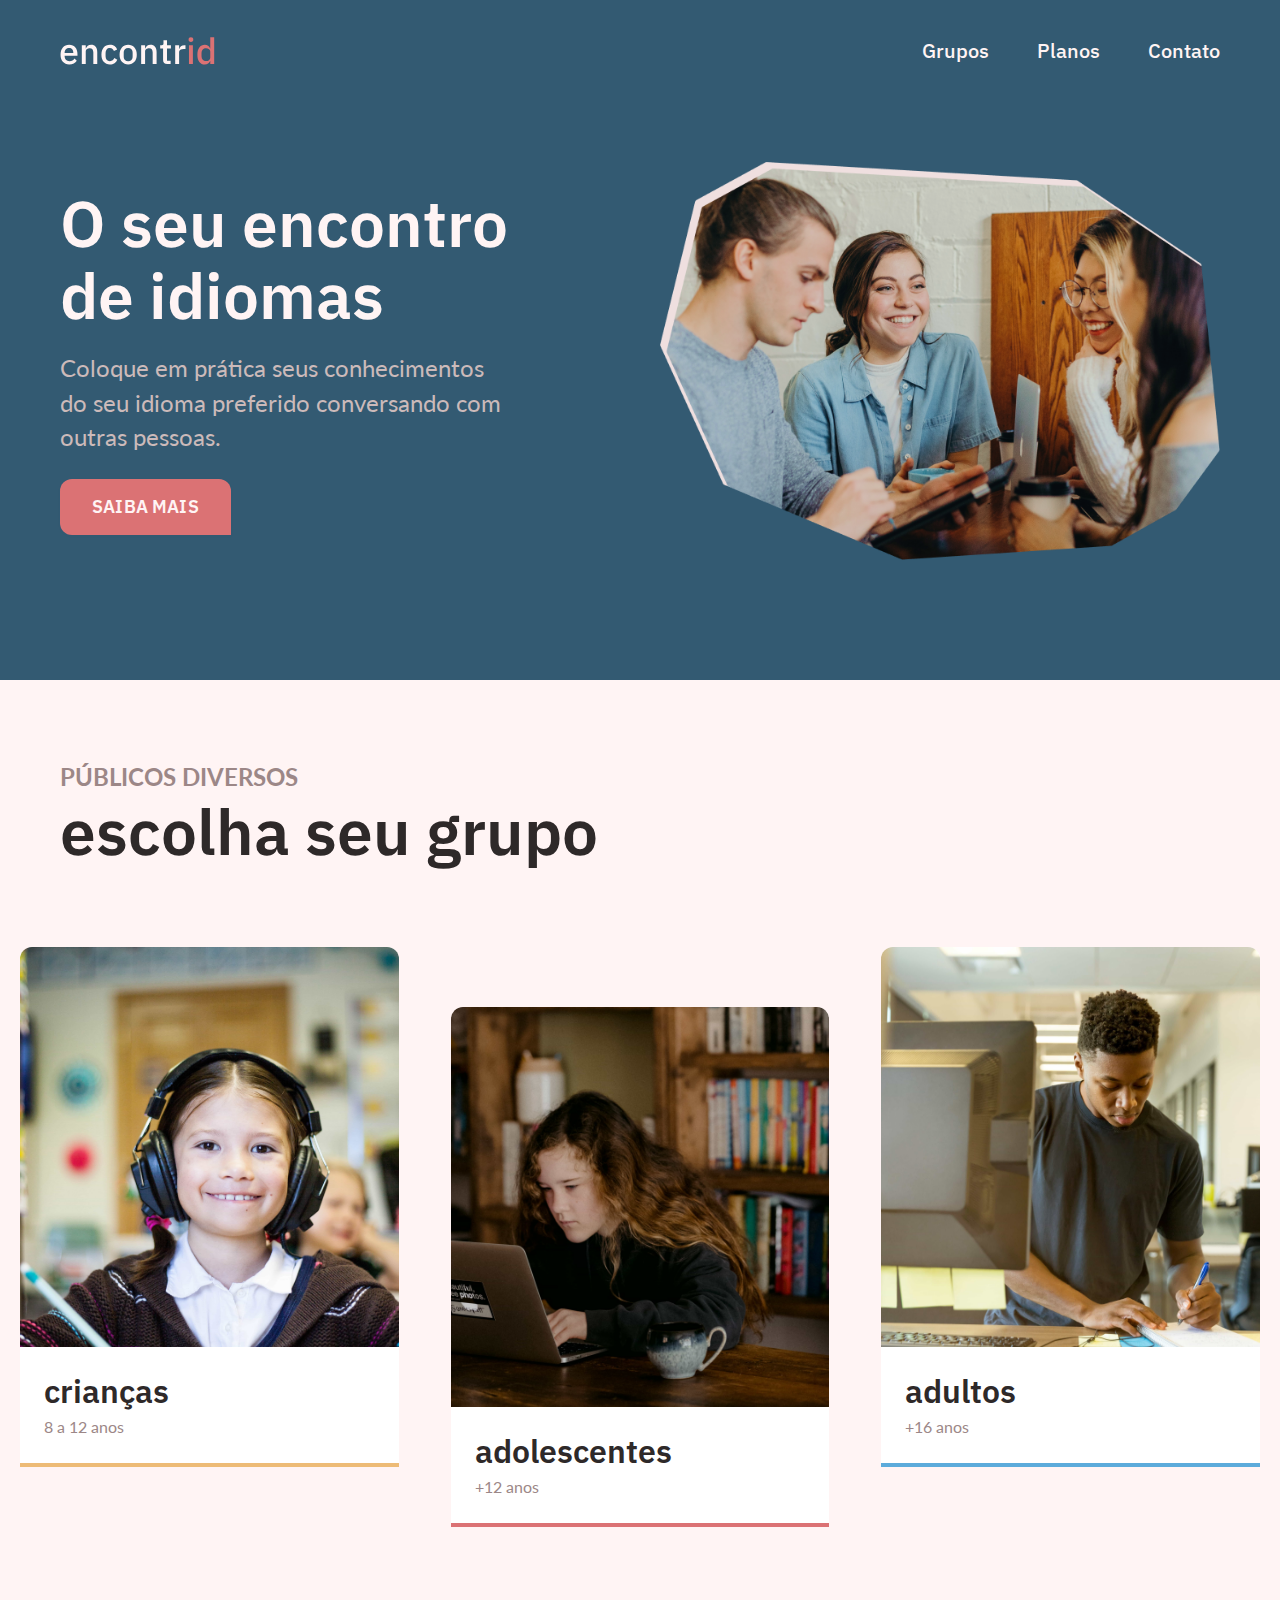
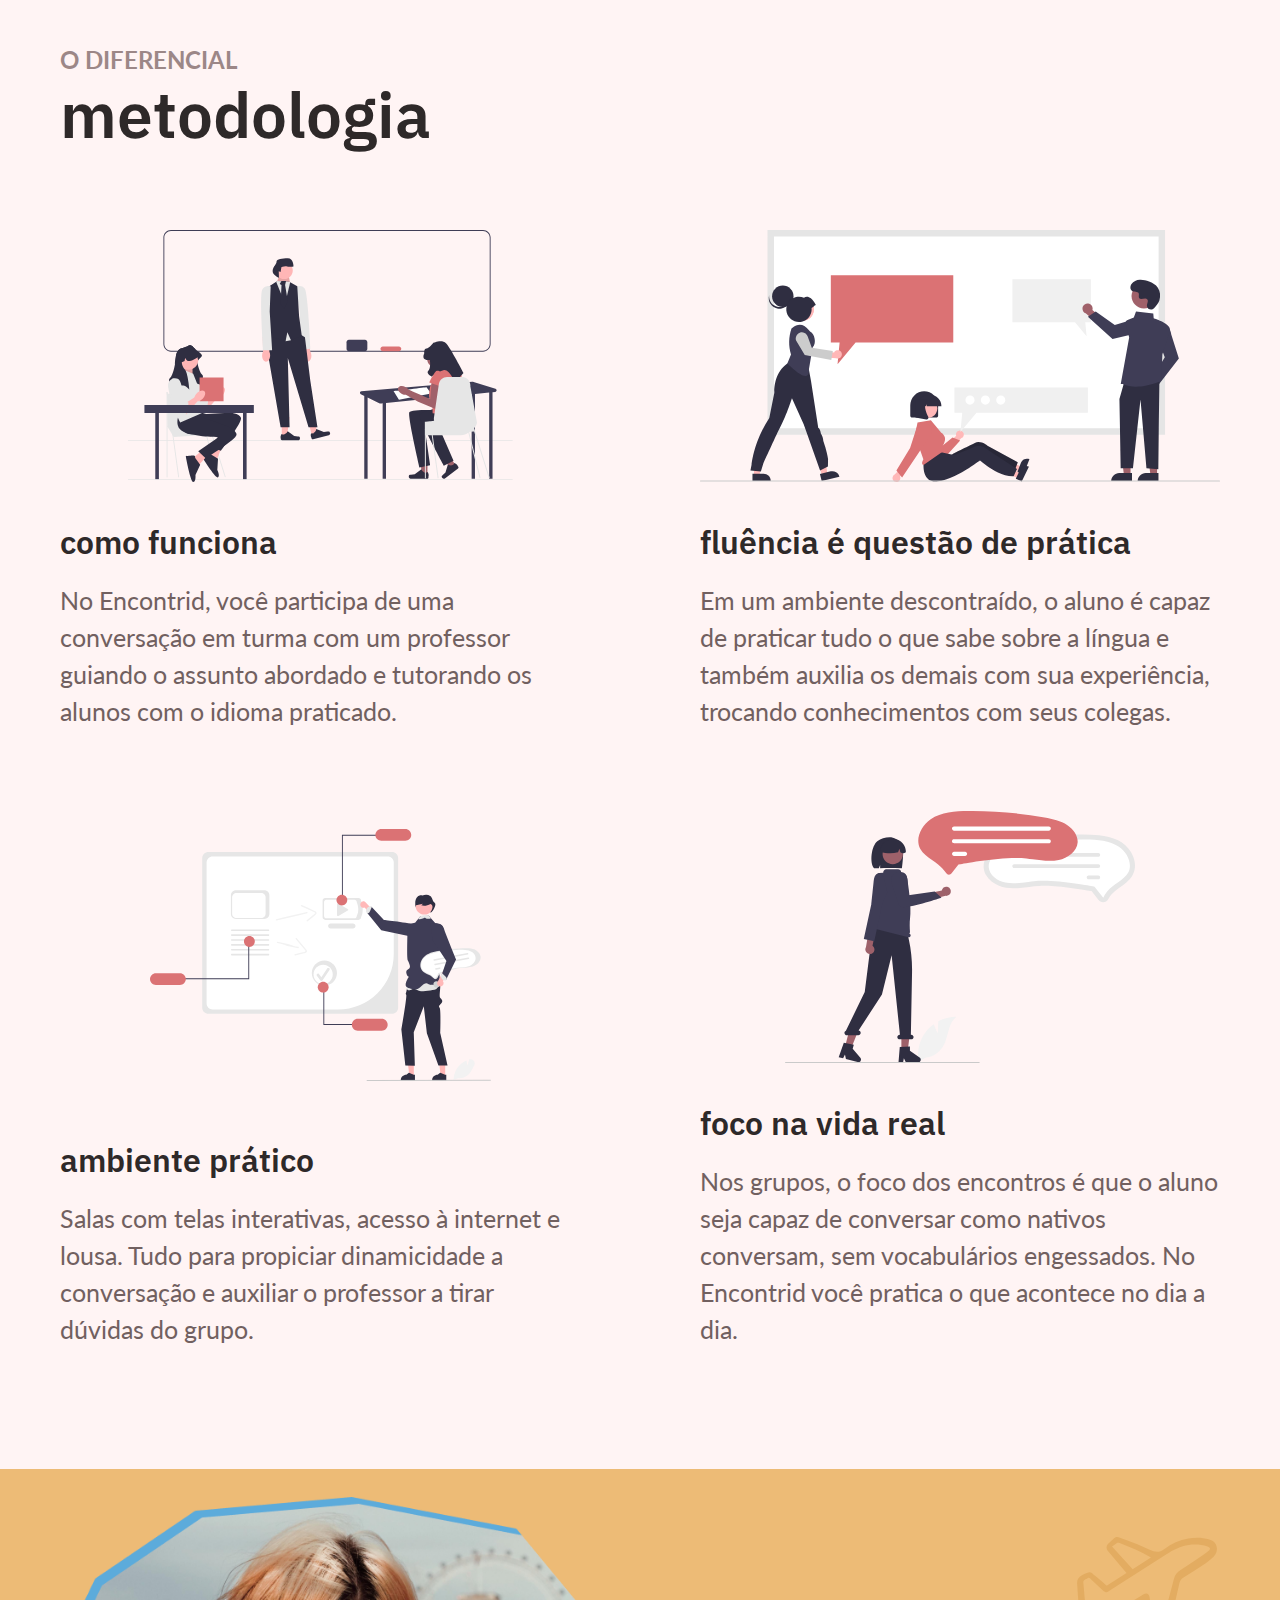
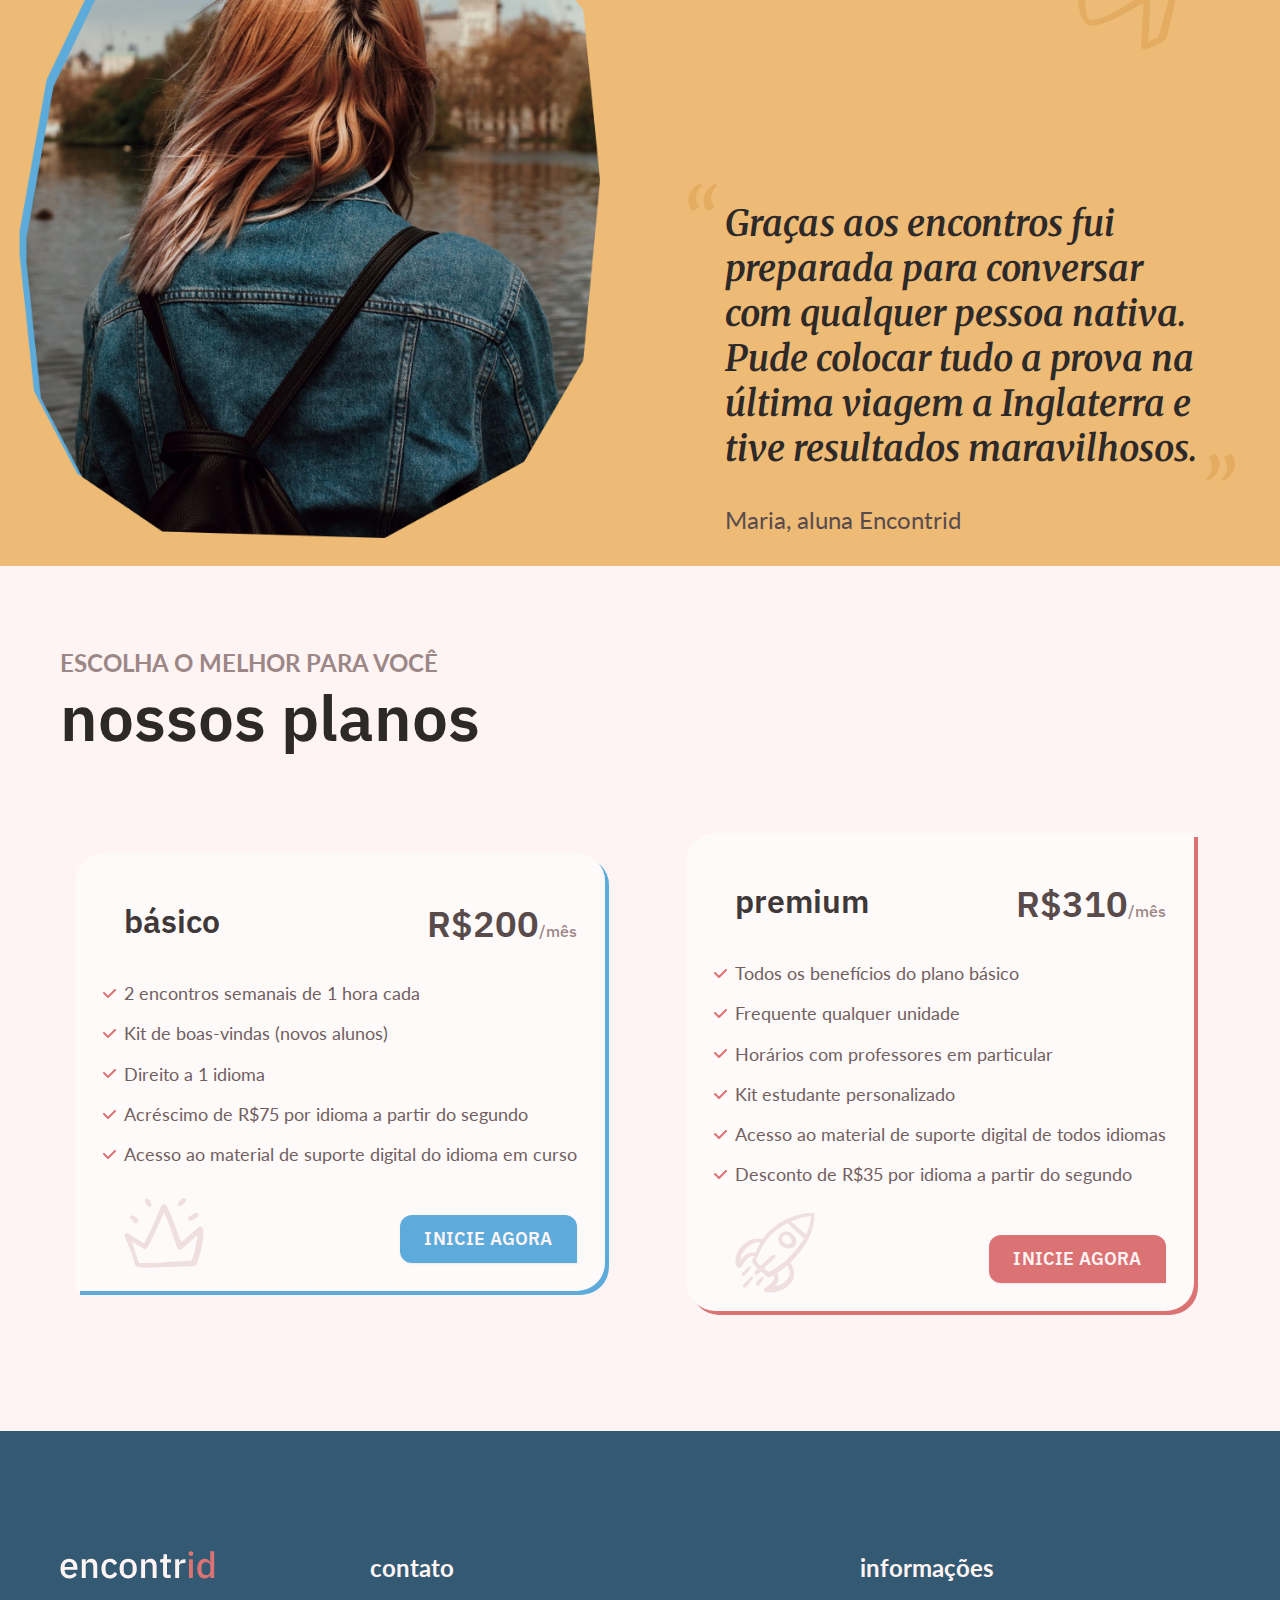
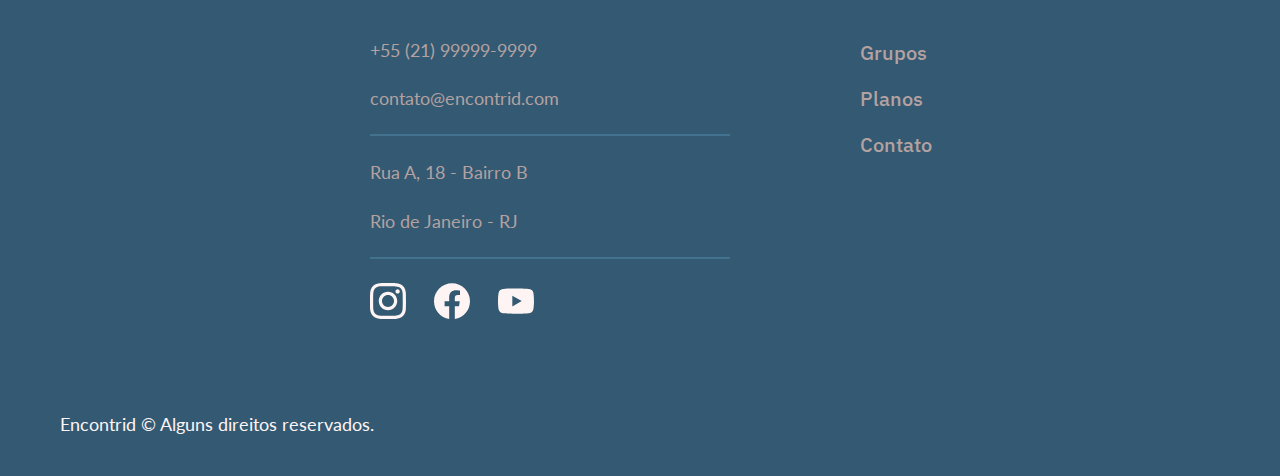
==== index.html @ 76d6f61c "margin adjustments and initial of plans page" ====
<!DOCTYPE html>
<html lang="pt-br">
    <head>
        <meta charset="UTF-8">
        <meta name="viewport" content="width=device-width, initial-scale=1.0">
        <title>Encontrid - Seu encontro de idiomas</title>
        <meta name="description" content="Coloque em prática seus conhecimentos do seu idioma preferido conversando com outras pessoas.">
        <link rel="stylesheet" href="./css/style.css">
    
        <link rel="preconnect" href="https://fonts.googleapis.com">
        <link rel="preconnect" href="https://fonts.gstatic.com" crossorigin>
        <link href="https://fonts.googleapis.com/css2?family=IBM+Plex+Sans:wght@500;600&family=Lato:wght@400;700&family=Merriweather:ital,wght@1,300&display=swap" rel="stylesheet">
    </head>
    <body>
        <header class="header-bg">
            <div class="header container">
                <a href="./">
                    <img src="./assets/img/encontrid.svg" alt="Encontrid">
                </a>
                <input id="header-menu-toggle" type="checkbox"/>
                <label class="header-menu-button-container" for="header-menu-toggle">
                    <div class="header-menu-button"></div>
                </label>
                <nav aria-label="primary">
                    <ul class="header-menu color-2 font-1-m">
                        <li><a href="./groups.html">Grupos</a></li>
                        <li><a href="./plans.html">Planos</a></li>
                        <li><a href="./contact.html">Contato</a></li>
                    </ul>
                </nav>
            </div>
        </header>
        <main class="intro-bg color-2">
            <div class="intro container">
                <div class="intro-content">
                    <h1 class="font-1-xxl">O seu encontro de idiomas</h1>
                    <p class="color-4 font-2-m">Coloque em prática seus conhecimentos do seu idioma preferido conversando com outras pessoas.</p>
                    <a class="button big" href="./groups.html">Saiba mais</a>
                </div>
                <div>
                    <img src="./assets/img/intro.png" alt="Pessoas interagindo">
                </div>
            </div>
        </main>
        <article class="groups-list">
            <div class="groups-list-title container">
                <p class="font-2-m-b color-6 all-caps">públicos diversos</p>
                <h2 class="font-1-xxl color-10">escolha seu grupo</h2>
            </div>
            <ul>
                <li>
                    <a href="./">
                        <div>
                            <img src="./assets/img/kid-home.jpg" alt="Criança">
                        </div>
                        <h3 class="font-1-l color-10">crianças</h3>
                        <span class="font-2-xs color-6">8 a 12 anos</span>
                    </a>
                </li>
                <li>
                    <a href="./">
                        <div>
                            <img src="./assets/img/teen-home.jpg" alt="Adolescente">
                        </div>
                        <h3 class="font-1-l color-10">adolescentes</h3>
                        <span class="font-2-xs color-6">+12 anos</span>
                    </a>
                </li>
                <li>
                    <a href="./">
                        <div>
                            <img src="./assets/img/adult-home.jpg" alt="Adulto">
                        </div>
                        <h3 class="font-1-l color-10">adultos</h3>
                        <span class="font-2-xs color-6">+16 anos</span>
                    </a>
                </li>
            </ul>
        </article>
        <article class="methodology container">
            <div class="methodology-title">
                <p class="font-2-m-b color-6 all-caps">o diferencial</p>
                <h2 class="font-1-xxl color-10">metodologia</h2>
            </div>
            <ul>
                <li>
                    <div>
                        <img src="./assets/img/methodology01.svg" alt="">
                    </div>
                    <h3 class="font-1-l color-10">como funciona</h3>
                    <p class="font-2-l color-7">No Encontrid, você participa de uma conversação em turma com um professor guiando o assunto abordado e tutorando os alunos com o idioma praticado.</p>
                </li>
                <li>
                    <div>
                        <img src="./assets/img/methodology02.svg" alt="">
                    </div>
                    <h3 class="font-1-l color-10">fluência é questão de prática</h3>
                    <p class="font-2-l color-7">Em um ambiente descontraído, o aluno é capaz de praticar tudo o que sabe sobre a língua e também auxilia os demais com sua experiência, trocando conhecimentos com seus colegas.</p>
                </li>
                <li>
                    <div>
                        <img src="./assets/img/methodology03.svg" alt="">
                    </div>
                    <h3 class="font-1-l color-10">ambiente prático</h3>
                    <p class="font-2-l color-7">Salas com telas interativas, acesso à internet e lousa. Tudo para propiciar dinamicidade a conversação e auxiliar o professor a tirar dúvidas do grupo.</p>
                </li>
                <li>
                    <div>
                        <img src="./assets/img/methodology04.svg" alt="">
                    </div>
                    <h3 class="font-1-l color-10">foco na vida real</h3>
                    <p class="font-2-l color-7">Nos grupos, o foco dos encontros é que o aluno seja capaz de conversar como nativos conversam, sem vocabulários engessados. No Encontrid você pratica o que acontece no dia a dia.</p>
                </li>
            </ul>
        </article>
        <section class="testimony-bg" aria-label="Depoimento">
            <div class="testimony">
                <div class="testimony-img">
                    <img src="./assets/img/testimony.png" alt="Aluna em viagem">
                </div>
                <div class="testimony-content">
                    <blockquote class="font-1-xl color-10">
                        <p>Graças aos encontros fui preparada para conversar com qualquer pessoa nativa. Pude colocar tudo a prova na última viagem a Inglaterra e tive resultados maravilhosos.</p>
                    </blockquote>
                    <span class="font-2-m color-8">Maria, aluna Encontrid</span>
                </div>
            </div>
        </section>
        <article class="plans container">
            <span class="plans-title">
                <p class="font-2-m-b color-6 all-caps">escolha o melhor para você</p>
                <h2 class="font-1-xxl color-10">nossos planos</h2>
            </span>
            <div class="plans-item">
                <h3 class="font-1-l color-9">básico</h3>
                <span class="font-1-xl color-8">R$200<span class="font-1-s color-6">/mês</span></span>
                <ul class="font-2-s color-7">
                    <li>2 encontros semanais de 1 hora cada</li>
                    <li>Kit de boas-vindas (novos alunos)</li>
                    <li>Direito a 1 idioma</li>
                    <li>Acréscimo de R$75 por idioma a partir do segundo</li>
                    <li>Acesso ao material de suporte digital do idioma em curso</li>
                </ul>
                <a href="./" class="button secondary">inicie agora</a>
            </div>
            <div class="plans-item">
                <h3 class="font-1-l color-9">premium</h3>
                <span class="font-1-xl color-8">R$310<span class="font-1-s color-6">/mês</span></span>
                <ul class="font-2-s color-7">
                    <li>Todos os benefícios do plano básico</li>
                    <li>Frequente qualquer unidade</li>
                    <li>Horários com professores em particular</li>
                    <li>Kit estudante personalizado</li>
                    <li>Acesso ao material de suporte digital de todos idiomas</li>
                    <li>Desconto de R$35 por idioma a partir do segundo</li>
                </ul>
                <a href="./" class="button">inicie agora</a>
            </div>
        </article>
        <footer class="footer-bg">
            <div class="footer container">
                <img src="./assets/img/encontrid.svg" alt="Encontrid">
                <div class="footer-contact">
                    <h3 class="font-2-m-b color-2">contato</h3>
                    <ul class="font-2-s color-5">
                        <li><a href="tel:+5521999999999">+55 (21) 99999-9999</a></li>
                        <li><a href="mailto:contato@encontrid.com">contato@encontrid.com</a></li>
                        <li>Rua A, 18 - Bairro B</li>
                        <li>Rio de Janeiro - RJ</li>
                    </ul>
                    <ul class="footer-socials">
                        <li>
                            <a href="./"><img src="./assets/icons/instagram.svg" alt="Instagram"></a>
                        </li>
                        <li>
                            <a href="./"><img src="./assets/icons/facebook.svg" alt="Facebook"></a>
                        </li>
                        <li>
                            <a href="./"><img src="./assets/icons/youtube.svg" alt="Youtube"></a>
                        </li>
                    </ul>
                </div>
                <div class="footer-infos">
                    <h3 class="font-2-m-b color-2">informações</h3>
                    <nav>
                        <ul class="font-1-m color-5">
                            <li><a href="./groups.html">Grupos</a></li>
                            <li><a href="./plans.html">Planos</a></li>
                            <li><a href="./contact.html">Contato</a></li>
                        </ul>
                    </nav>
                </div>
                <p class="footer-copy font-2-s color-2">Encontrid © Alguns direitos reservados.</p>
            </div>
        </footer>
    </body>
</html>
---- css/style.css ----
@import "./global/global.css";
@import "./utils/typography.css";
@import "./utils/colors.css";

@import "./global/header.css";
@import "./global/footer.css";

/* Utils */
@import "./utils/components.css";

/* Home */
@import "./home/intro.css";
@import "./home/groups.css";
@import "./home/methodology.css";
@import "./home/testimony.css";

/* Groups */
@import "./groups/groups.css";

/* Plans */
@import "./plans/plans.css";
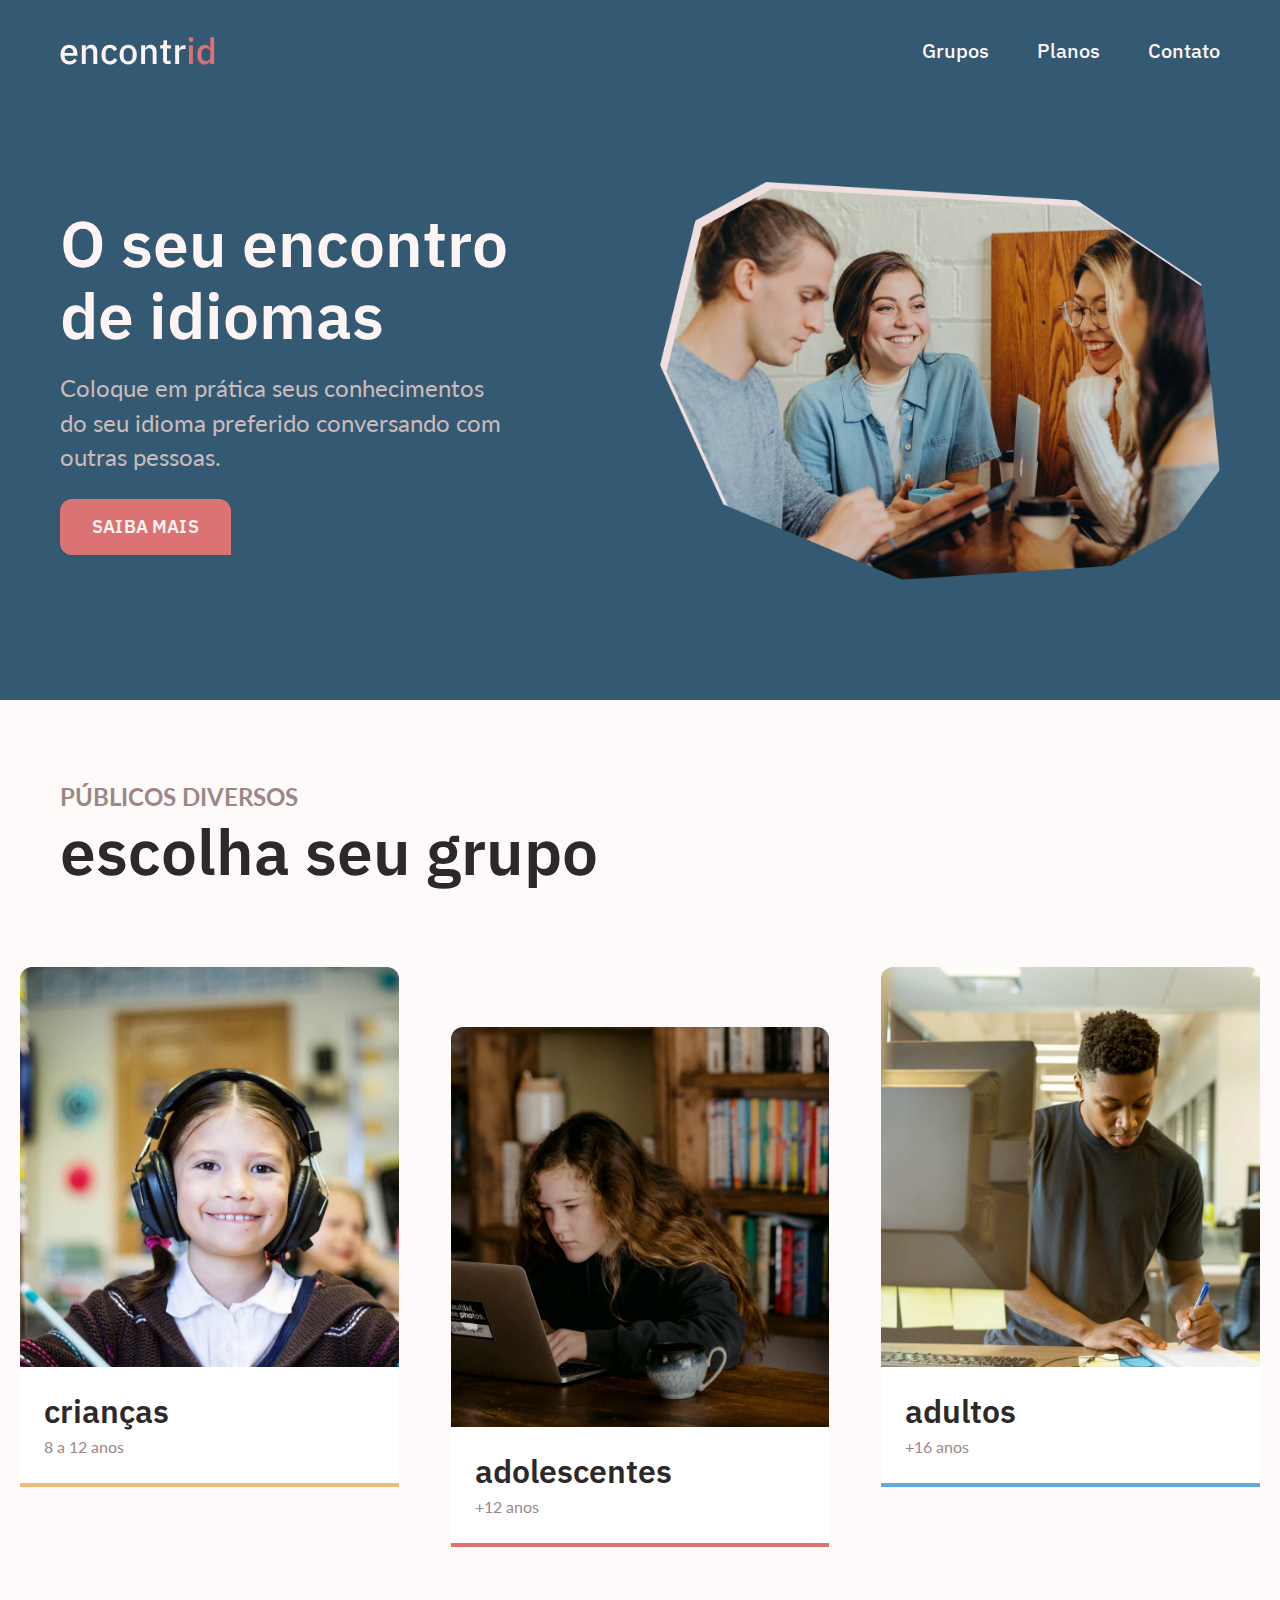
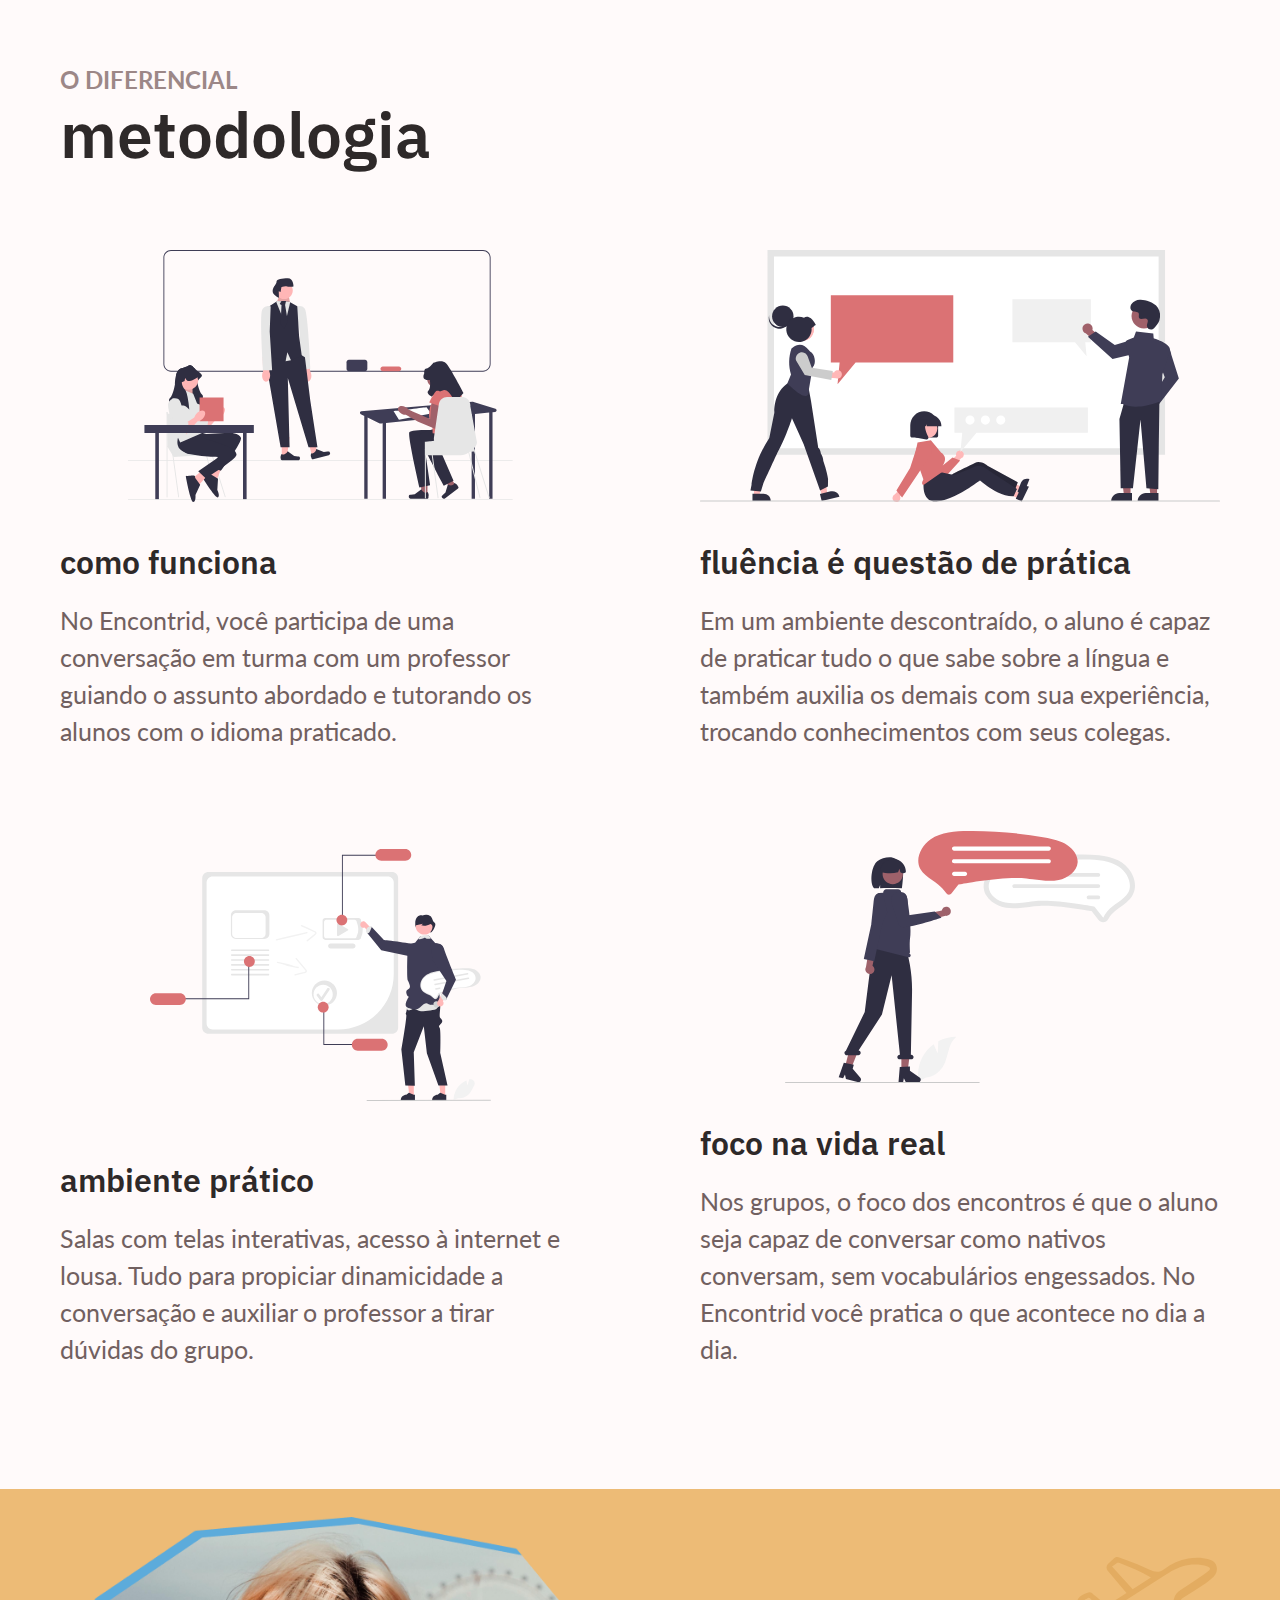
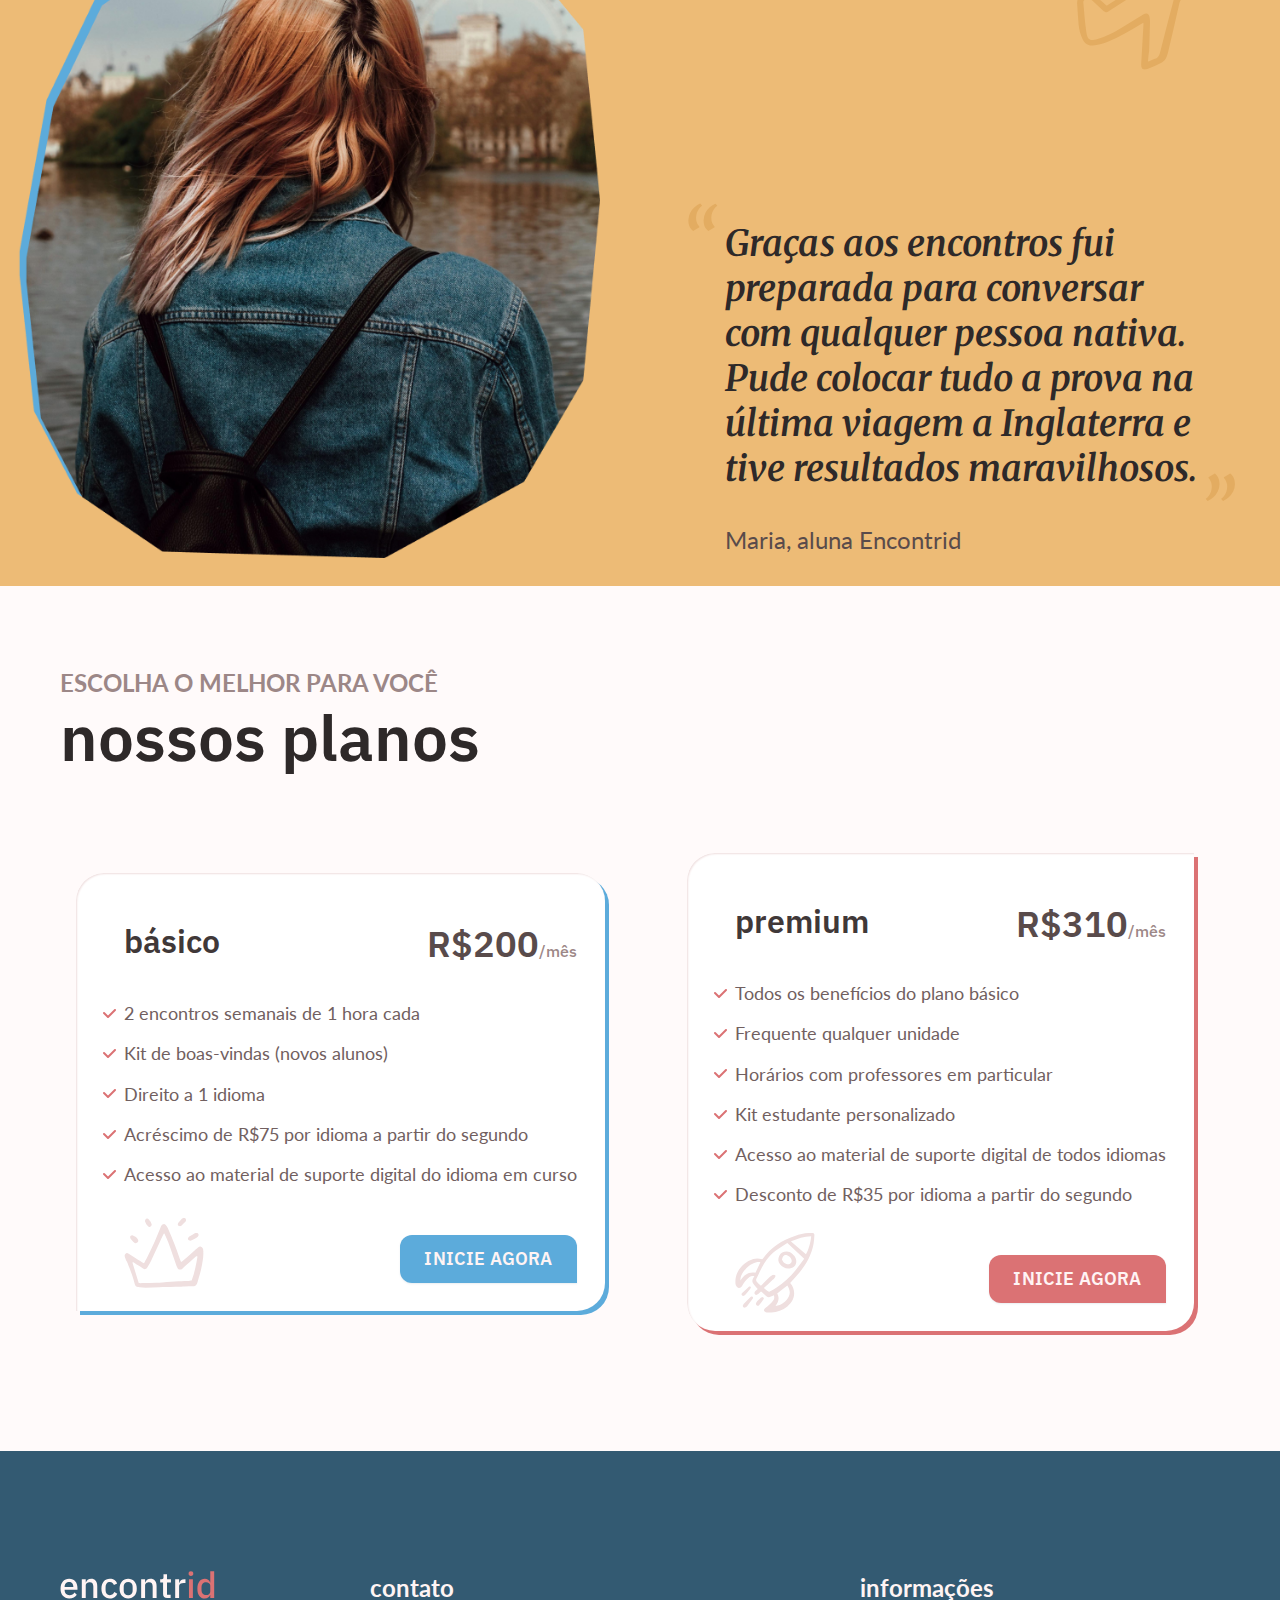
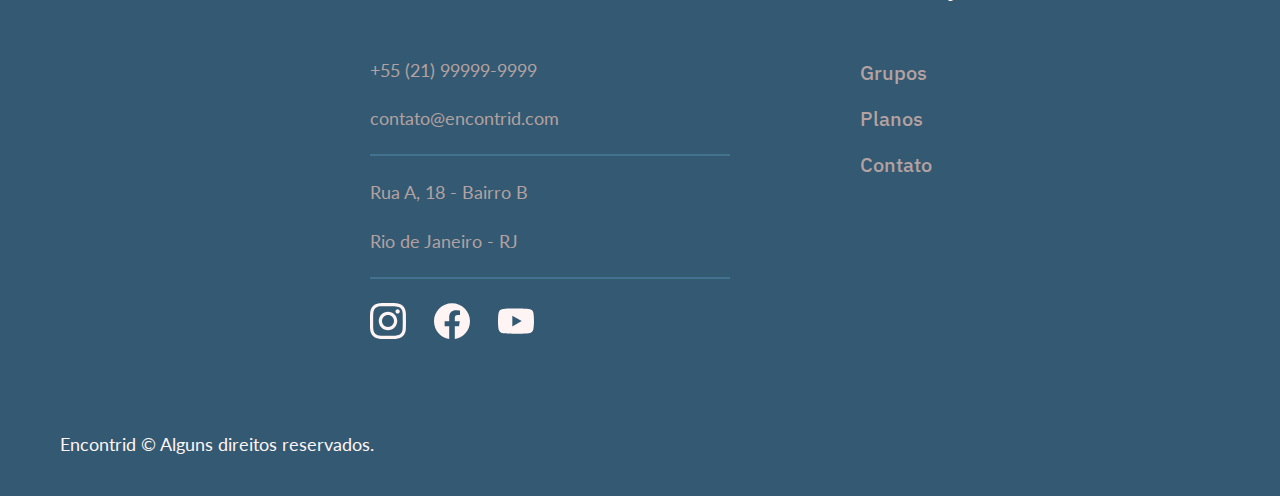
==== commit 0f16bd25: "plans page" ====
--- a/index.html
+++ b/index.html
@@ -31,7 +31,7 @@
             </div>
         </header>
         <main class="intro-bg color-2">
-            <div class="intro container">
+            <div class="intro container padding-top padding-bottom">
                 <div class="intro-content">
                     <h1 class="font-1-xxl">O seu encontro de idiomas</h1>
                     <p class="color-4 font-2-m">Coloque em prática seus conhecimentos do seu idioma preferido conversando com outras pessoas.</p>
@@ -42,7 +42,7 @@
                 </div>
             </div>
         </main>
-        <article class="groups-list">
+        <article class="groups-list padding-top padding-bottom">
             <div class="groups-list-title container">
                 <p class="font-2-m-b color-6 all-caps">públicos diversos</p>
                 <h2 class="font-1-xxl color-10">escolha seu grupo</h2>
@@ -77,7 +77,7 @@
                 </li>
             </ul>
         </article>
-        <article class="methodology container">
+        <article class="methodology container padding-bottom">
             <div class="methodology-title">
                 <p class="font-2-m-b color-6 all-caps">o diferencial</p>
                 <h2 class="font-1-xxl color-10">metodologia</h2>
@@ -126,7 +126,7 @@
                 </div>
             </div>
         </section>
-        <article class="plans container">
+        <article class="plans container padding-top padding-bottom">
             <span class="plans-title">
                 <p class="font-2-m-b color-6 all-caps">escolha o melhor para você</p>
                 <h2 class="font-1-xxl color-10">nossos planos</h2>
--- a/css/style.css
+++ b/css/style.css
@@ -10,12 +10,13 @@
 
 /* Home */
 @import "./home/intro.css";
-@import "./home/groups.css";
 @import "./home/methodology.css";
 @import "./home/testimony.css";
 
 /* Groups */
+@import "./groups/groups-list.css";
 @import "./groups/groups.css";
 
 /* Plans */
 @import "./plans/plans.css";
+@import "./plans/questions.css";
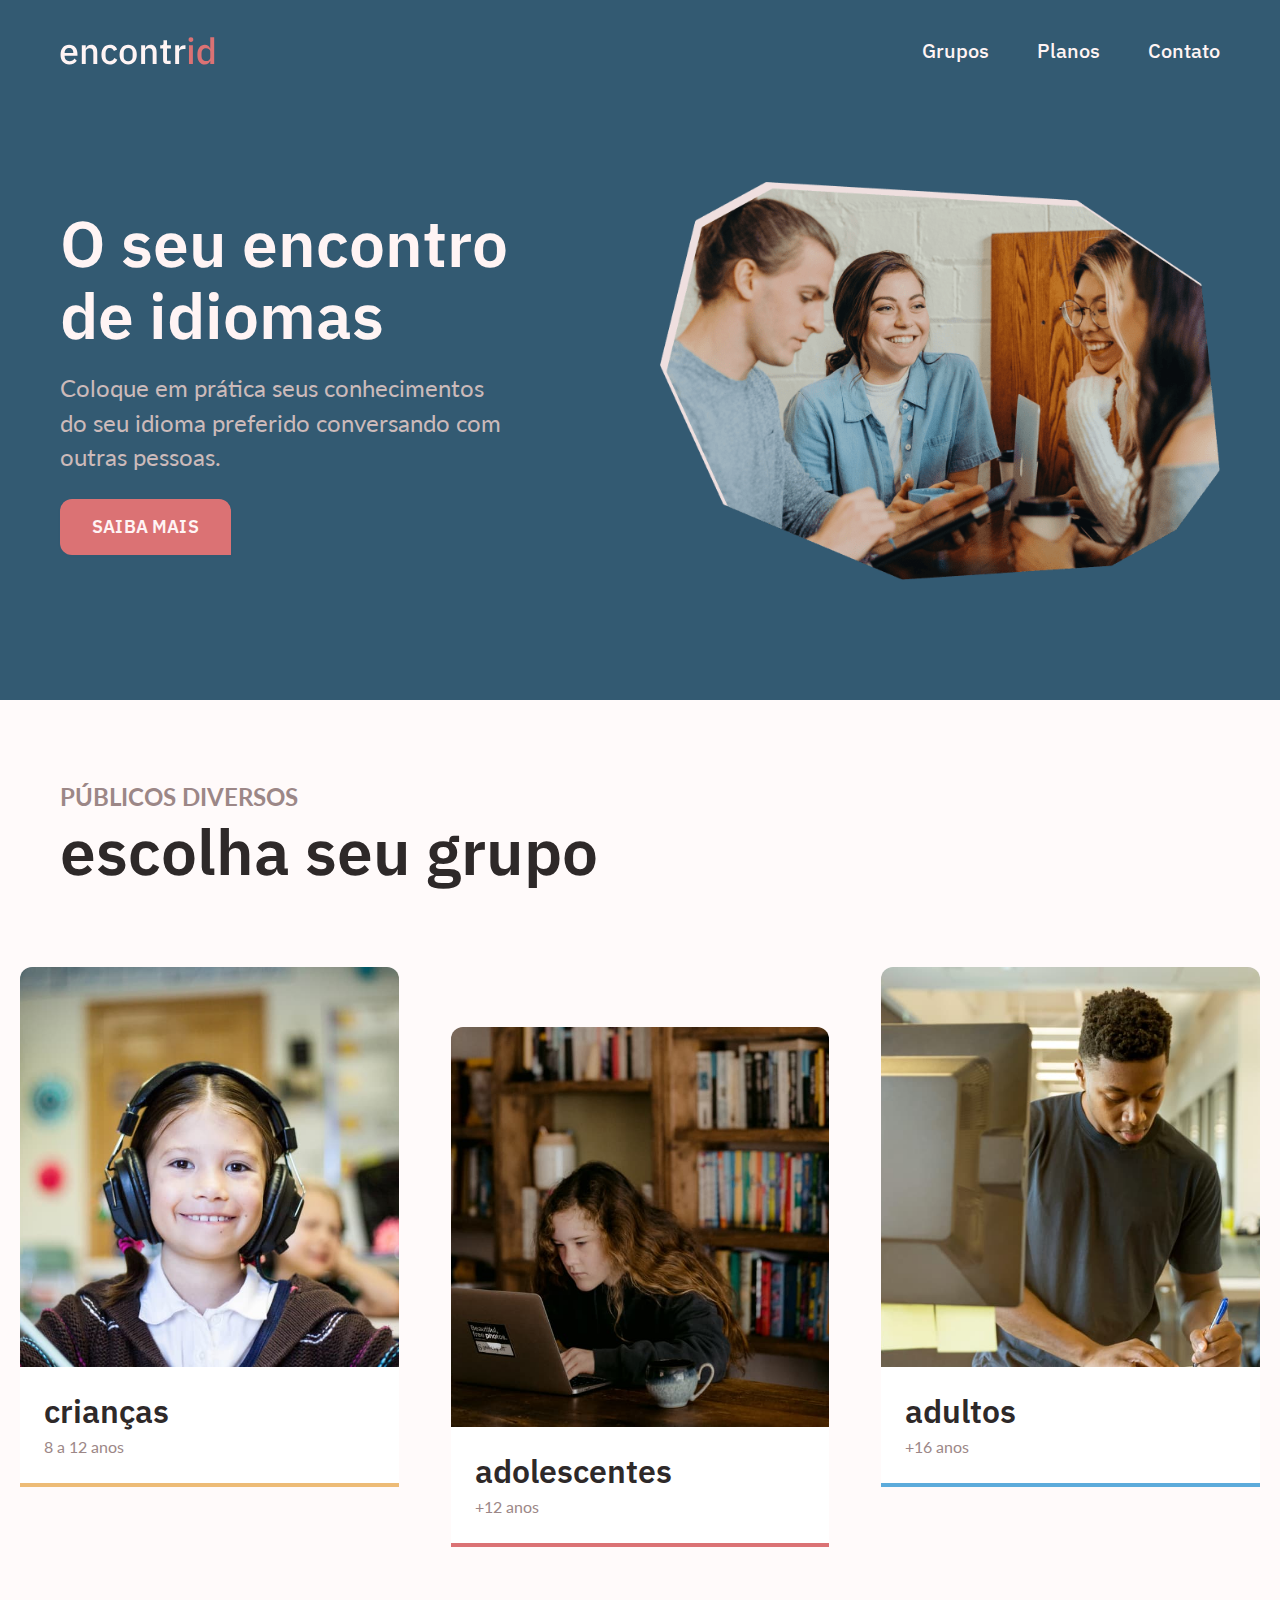
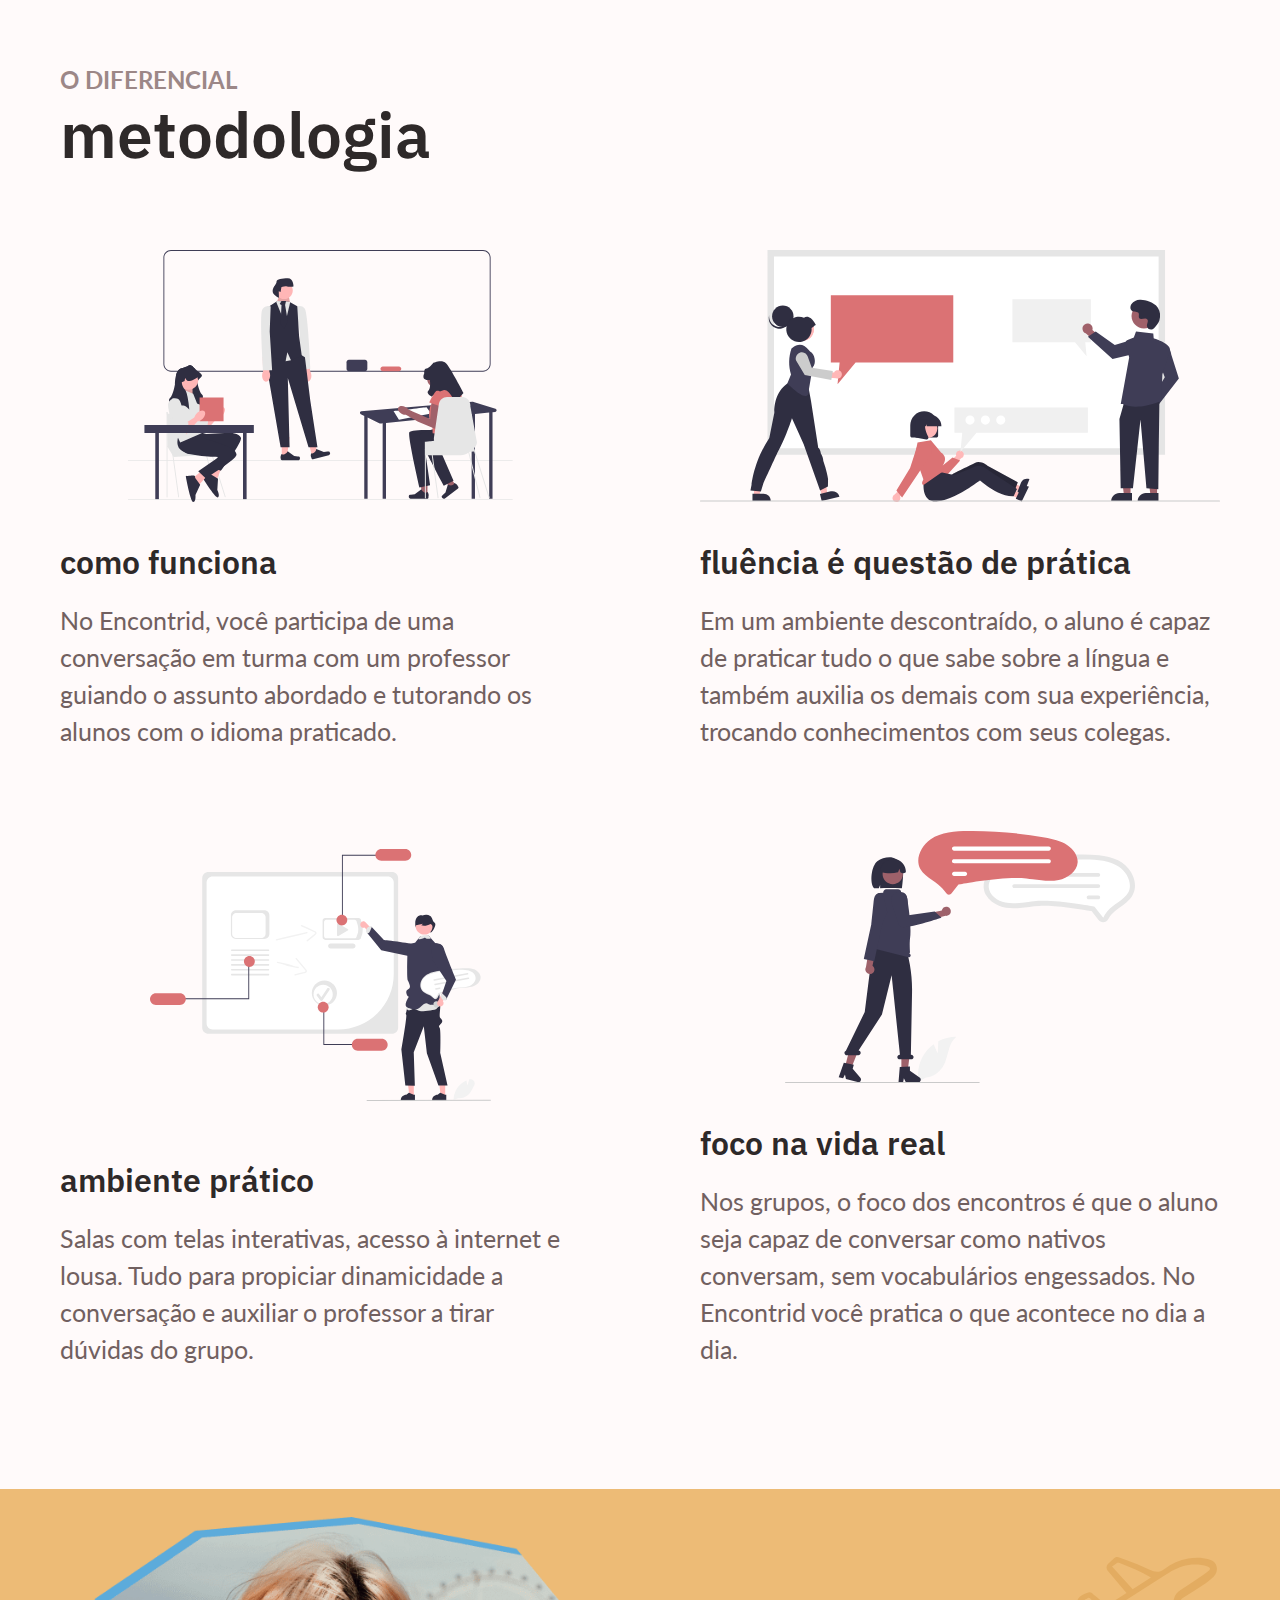
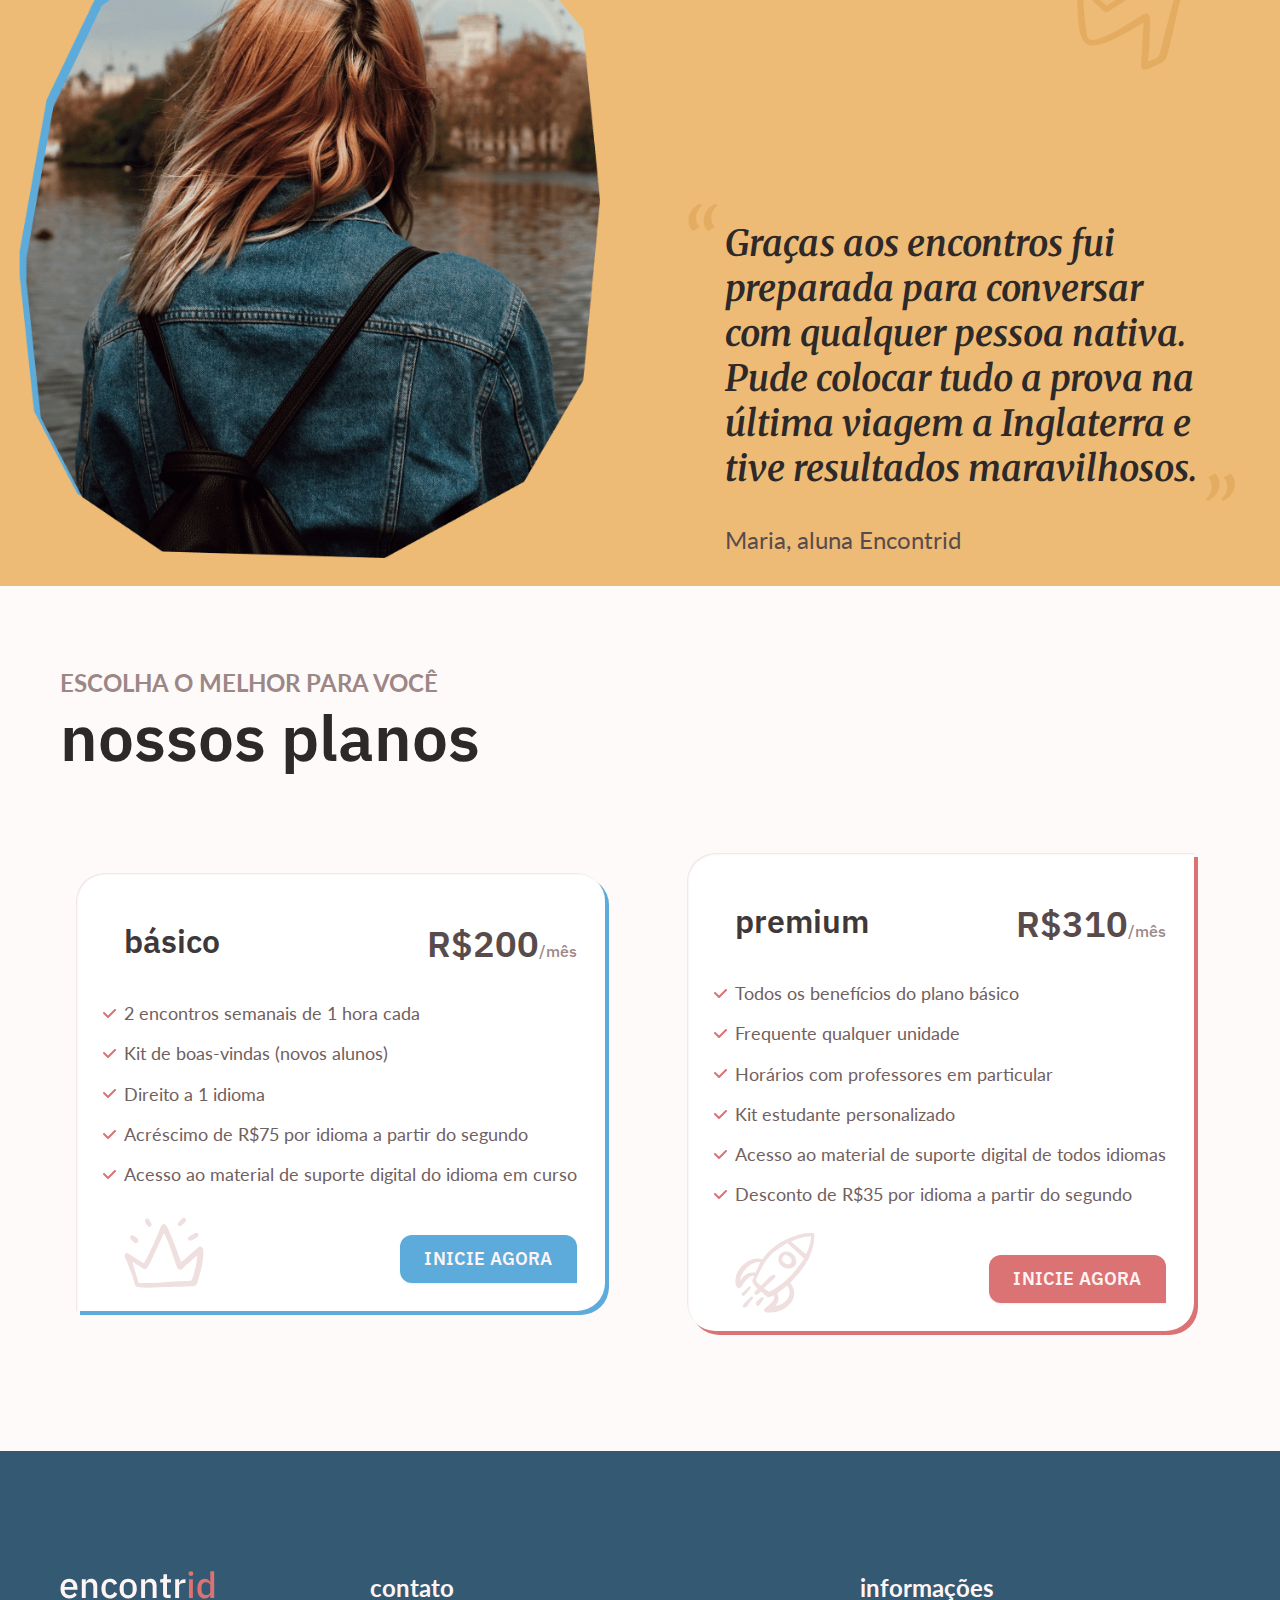
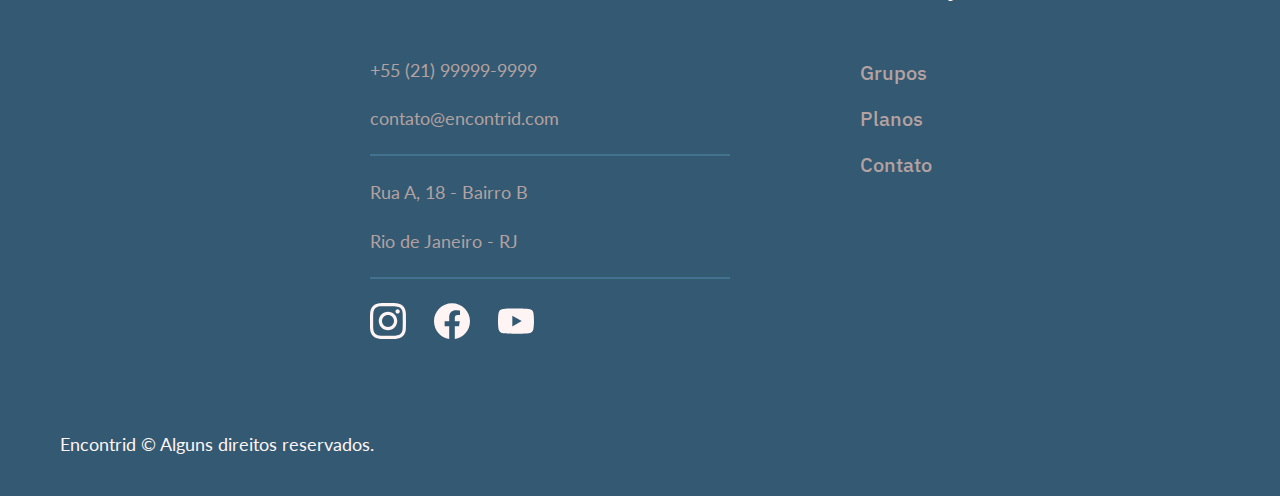
==== commit cd3b7ad2: "registration page" ====
--- a/index.html
+++ b/index.html
@@ -5,6 +5,7 @@
         <meta name="viewport" content="width=device-width, initial-scale=1.0">
         <title>Encontrid - Seu encontro de idiomas</title>
         <meta name="description" content="Coloque em prática seus conhecimentos do seu idioma preferido conversando com outras pessoas.">
+        <link rel="preload" href="./css/style.css" as="style">
         <link rel="stylesheet" href="./css/style.css">
     
         <link rel="preconnect" href="https://fonts.googleapis.com">
@@ -51,7 +52,7 @@
                 <li>
                     <a href="./">
                         <div>
-                            <img src="./assets/img/kid-home.jpg" alt="Criança">
+                            <img src="./assets/img/kid.jpg" alt="Criança">
                         </div>
                         <h3 class="font-1-l color-10">crianças</h3>
                         <span class="font-2-xs color-6">8 a 12 anos</span>
@@ -60,7 +61,7 @@
                 <li>
                     <a href="./">
                         <div>
-                            <img src="./assets/img/teen-home.jpg" alt="Adolescente">
+                            <img src="./assets/img/teen.jpg" alt="Adolescente">
                         </div>
                         <h3 class="font-1-l color-10">adolescentes</h3>
                         <span class="font-2-xs color-6">+12 anos</span>
@@ -69,7 +70,7 @@
                 <li>
                     <a href="./">
                         <div>
-                            <img src="./assets/img/adult-home.jpg" alt="Adulto">
+                            <img src="./assets/img/adult.jpg" alt="Adulto">
                         </div>
                         <h3 class="font-1-l color-10">adultos</h3>
                         <span class="font-2-xs color-6">+16 anos</span>
@@ -141,7 +142,7 @@
                     <li>Acréscimo de R$75 por idioma a partir do segundo</li>
                     <li>Acesso ao material de suporte digital do idioma em curso</li>
                 </ul>
-                <a href="./" class="button secondary">inicie agora</a>
+                <a href="./registration.html" class="button secondary">inicie agora</a>
             </div>
             <div class="plans-item">
                 <h3 class="font-1-l color-9">premium</h3>
@@ -154,7 +155,7 @@
                     <li>Acesso ao material de suporte digital de todos idiomas</li>
                     <li>Desconto de R$35 por idioma a partir do segundo</li>
                 </ul>
-                <a href="./" class="button">inicie agora</a>
+                <a href="./registration.html" class="button">inicie agora</a>
             </div>
         </article>
         <footer class="footer-bg">
--- a/css/style.css
+++ b/css/style.css
@@ -7,6 +7,7 @@
 
 /* Utils */
 @import "./utils/components.css";
+@import "./utils/form.css";
 
 /* Home */
 @import "./home/intro.css";
@@ -20,3 +21,10 @@
 /* Plans */
 @import "./plans/plans.css";
 @import "./plans/questions.css";
+
+/* Contact */
+@import "./contact/contact.css";
+@import "./contact/address.css";
+
+/* Registration */
+@import "./registration/registration.css";
--- a/css/style.css
+++ b/css/style.css
@@ -7,6 +7,7 @@
 
 /* Utils */
 @import "./utils/components.css";
+@import "./utils/form.css";
 
 /* Home */
 @import "./home/intro.css";
@@ -20,3 +21,10 @@
 /* Plans */
 @import "./plans/plans.css";
 @import "./plans/questions.css";
+
+/* Contact */
+@import "./contact/contact.css";
+@import "./contact/address.css";
+
+/* Registration */
+@import "./registration/registration.css";
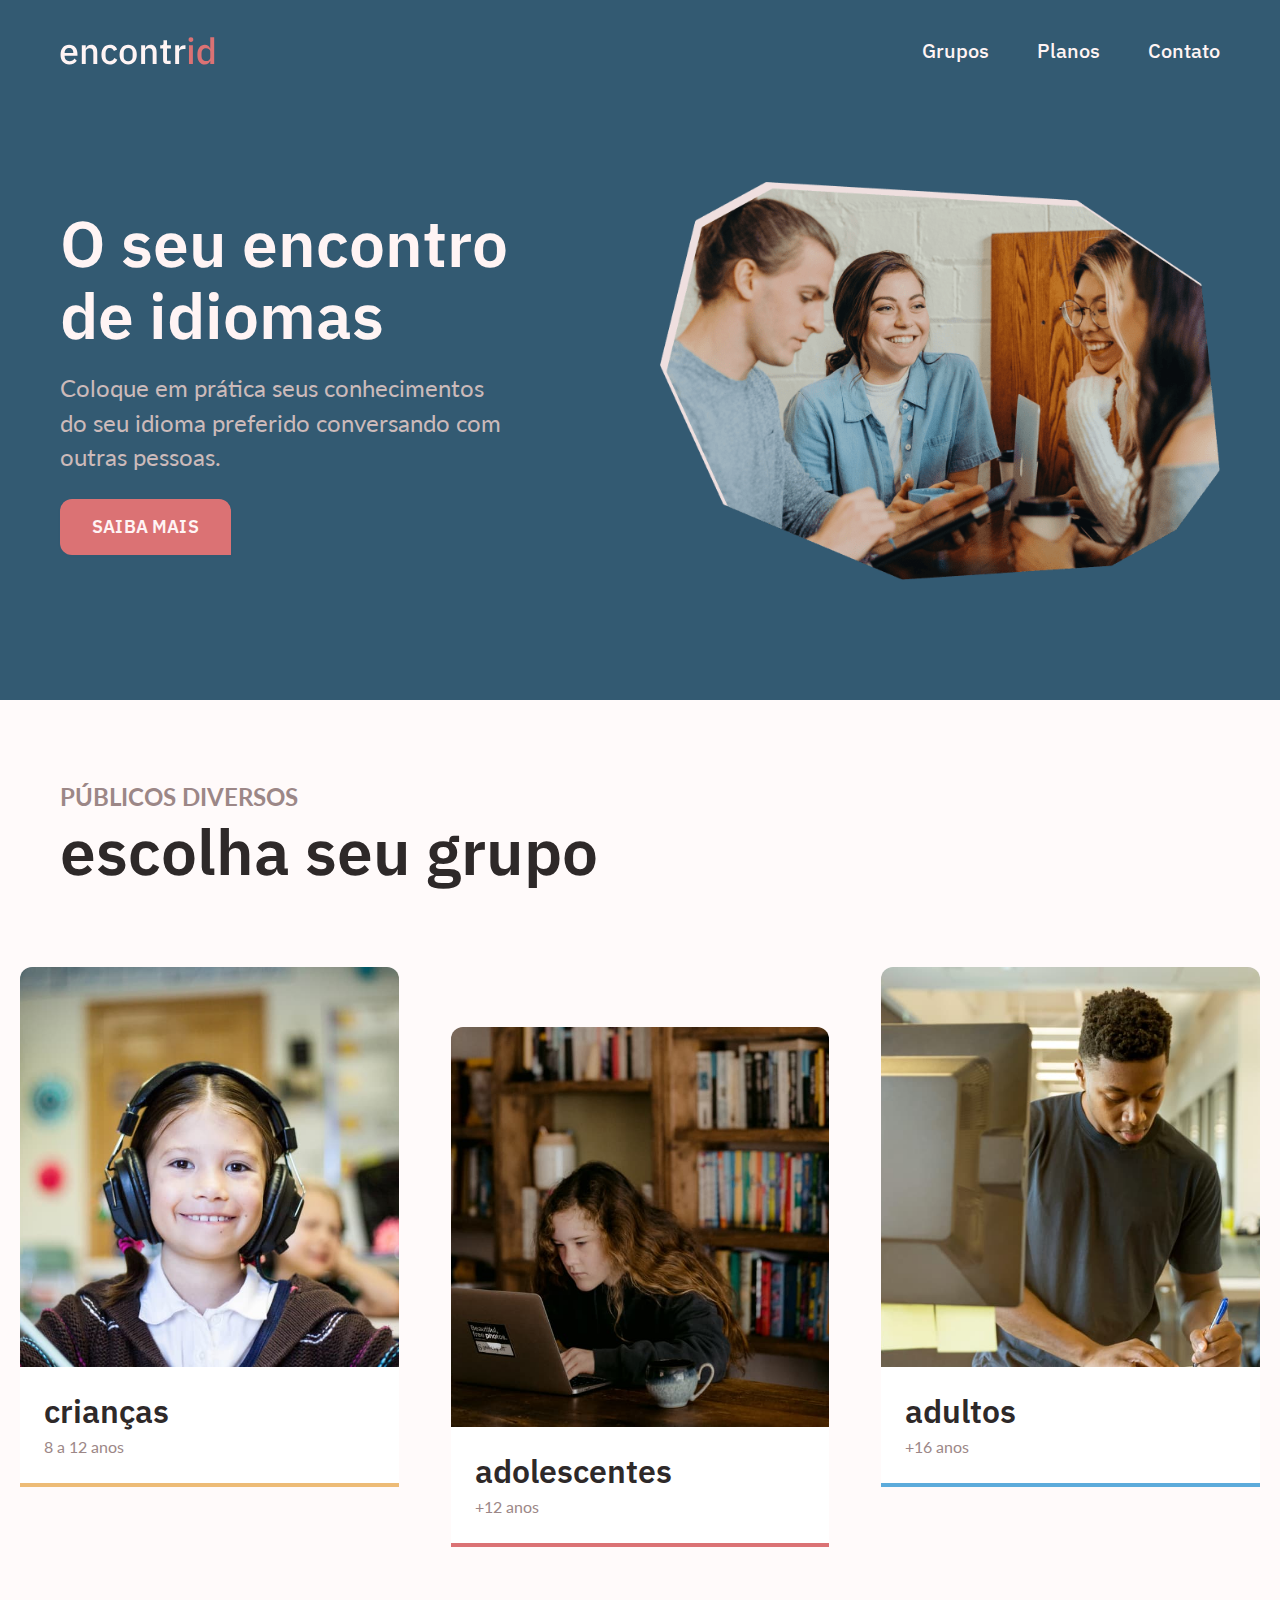
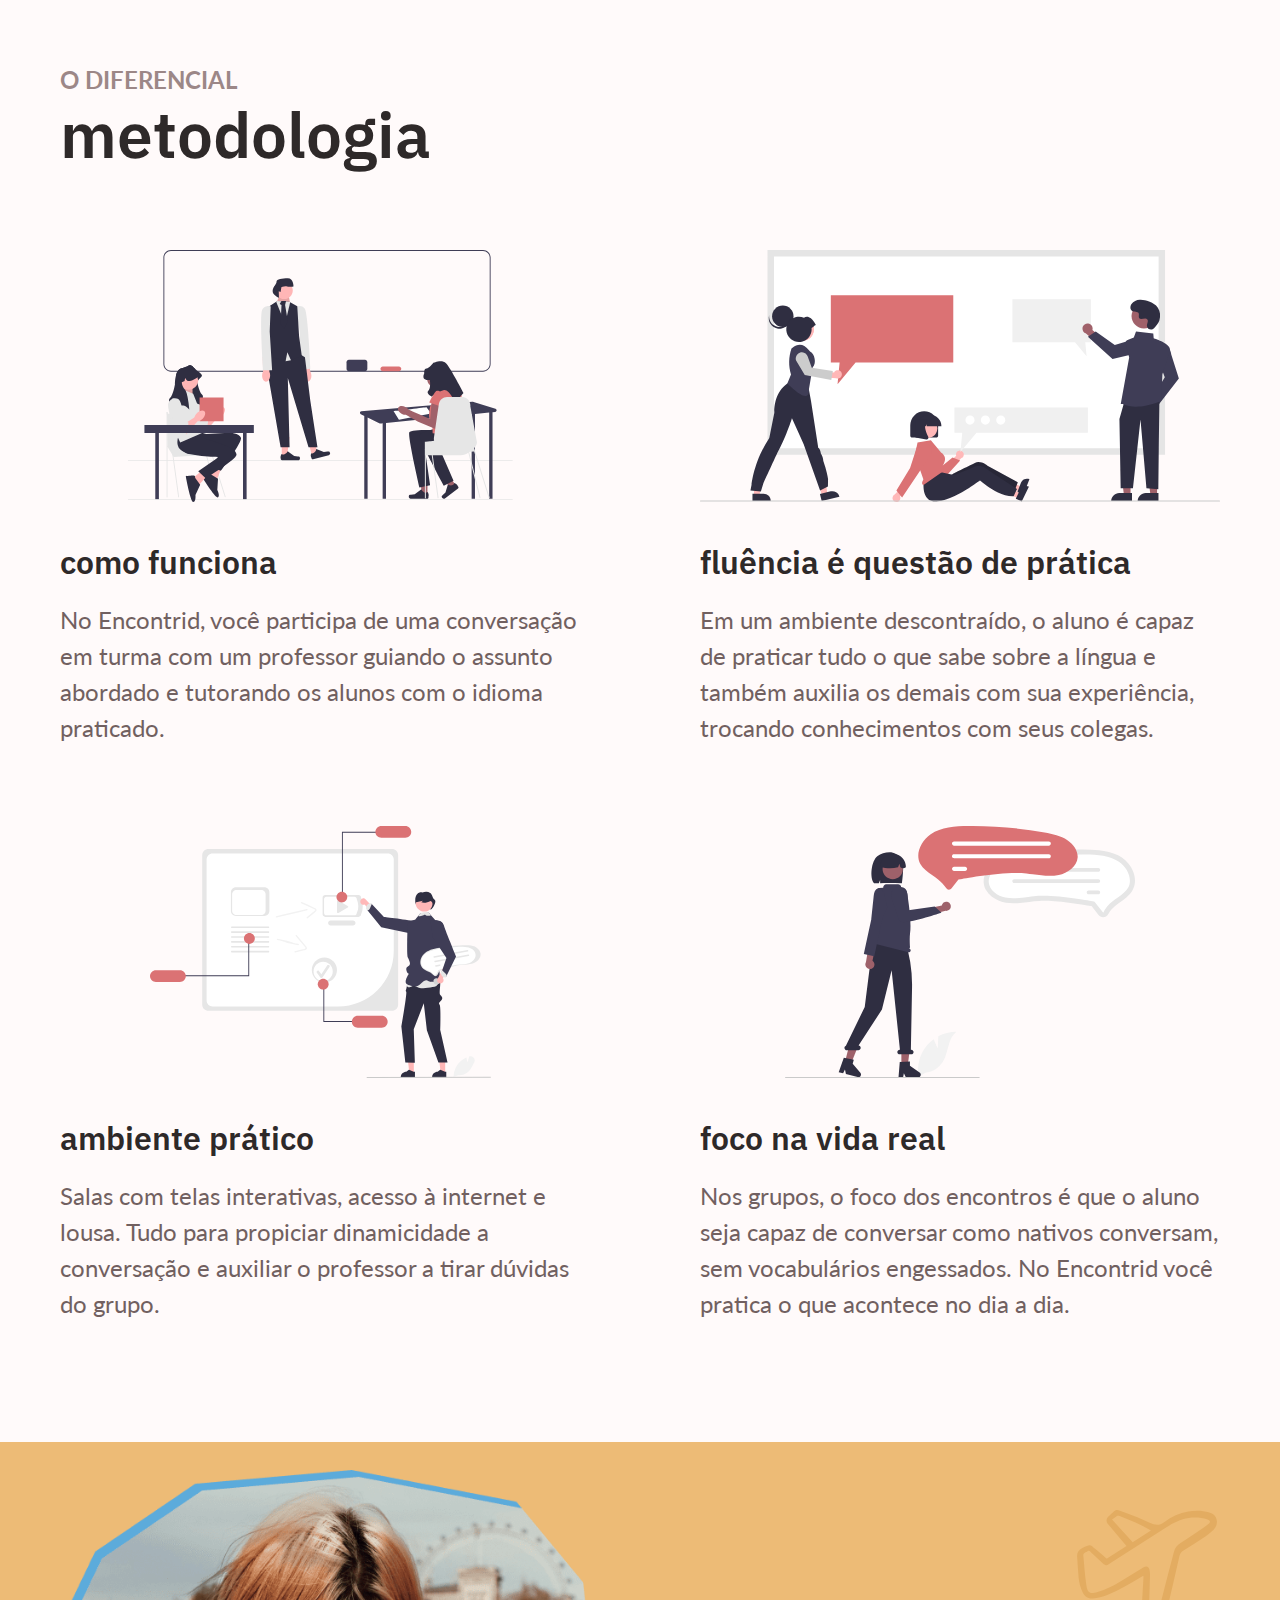
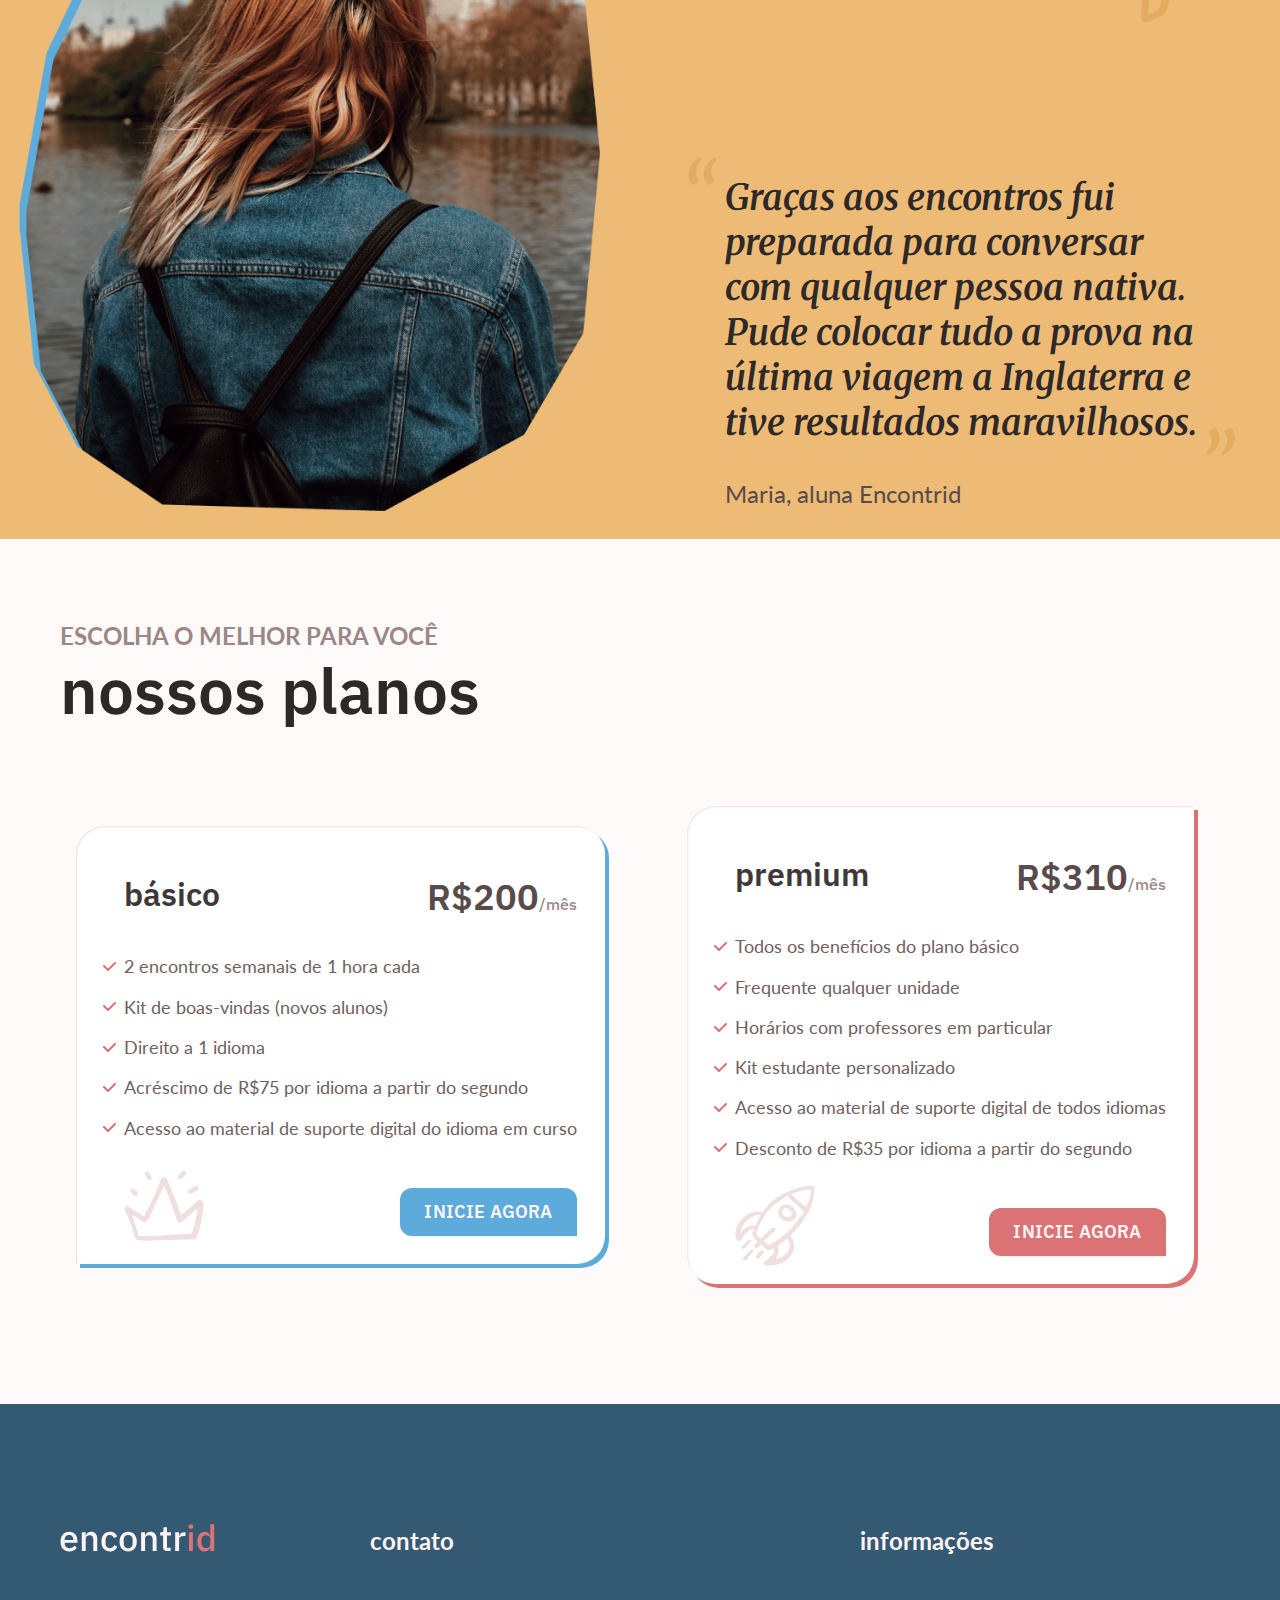
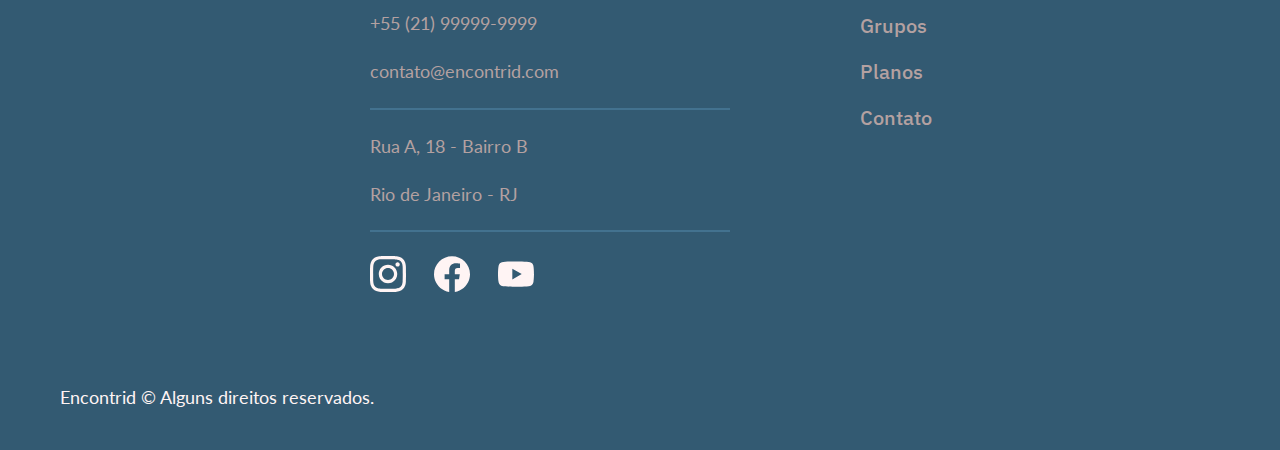
==== commit 01ae5937: "interactions added" ====
--- a/index.html
+++ b/index.html
@@ -7,16 +7,18 @@
         <meta name="description" content="Coloque em prática seus conhecimentos do seu idioma preferido conversando com outras pessoas.">
         <link rel="preload" href="./css/style.css" as="style">
         <link rel="stylesheet" href="./css/style.css">
-    
+
         <link rel="preconnect" href="https://fonts.googleapis.com">
         <link rel="preconnect" href="https://fonts.gstatic.com" crossorigin>
         <link href="https://fonts.googleapis.com/css2?family=IBM+Plex+Sans:wght@500;600&family=Lato:wght@400;700&family=Merriweather:ital,wght@1,300&display=swap" rel="stylesheet">
+
+        <script>document.documentElement.classList.add('js');</script>
     </head>
     <body>
         <header class="header-bg">
             <div class="header container">
                 <a href="./">
-                    <img src="./assets/img/encontrid.svg" alt="Encontrid">
+                    <img src="./assets/img/encontrid.svg" width="155" height="28" alt="Encontrid">
                 </a>
                 <input id="header-menu-toggle" type="checkbox"/>
                 <label class="header-menu-button-container" for="header-menu-toggle">
@@ -36,10 +38,10 @@
                 <div class="intro-content">
                     <h1 class="font-1-xxl">O seu encontro de idiomas</h1>
                     <p class="color-4 font-2-m">Coloque em prática seus conhecimentos do seu idioma preferido conversando com outras pessoas.</p>
-                    <a class="button big" href="./groups.html">Saiba mais</a>
+                    <a class="button big" href="#methodology">Saiba mais</a>
                 </div>
                 <div>
-                    <img src="./assets/img/intro.png" alt="Pessoas interagindo">
+                    <img src="./assets/img/intro.png" width="689" height="490" alt="Pessoas interagindo">
                 </div>
             </div>
         </main>
@@ -50,27 +52,27 @@
             </div>
             <ul>
                 <li>
-                    <a href="./">
+                    <a href="./groups.html#group-child">
                         <div>
-                            <img src="./assets/img/kid.jpg" alt="Criança">
+                            <img src="./assets/img/kid.jpg" width="720" height="668" alt="Criança">
                         </div>
                         <h3 class="font-1-l color-10">crianças</h3>
                         <span class="font-2-xs color-6">8 a 12 anos</span>
                     </a>
                 </li>
                 <li>
-                    <a href="./">
+                    <a href="./groups.html#group-teen">
                         <div>
-                            <img src="./assets/img/teen.jpg" alt="Adolescente">
+                            <img src="./assets/img/teen.jpg" width="720" height="668" alt="Adolescente">
                         </div>
                         <h3 class="font-1-l color-10">adolescentes</h3>
                         <span class="font-2-xs color-6">+12 anos</span>
                     </a>
                 </li>
                 <li>
-                    <a href="./">
+                    <a href="./groups.html#group-adult">
                         <div>
-                            <img src="./assets/img/adult.jpg" alt="Adulto">
+                            <img src="./assets/img/adult.jpg" width="720" height="668" alt="Adulto">
                         </div>
                         <h3 class="font-1-l color-10">adultos</h3>
                         <span class="font-2-xs color-6">+16 anos</span>
@@ -78,7 +80,8 @@
                 </li>
             </ul>
         </article>
-        <article class="methodology container padding-bottom">
+        <article class="methodology container padding-bottom anchor">
+            <span id="methodology" class="anchor-item"></span>
             <div class="methodology-title">
                 <p class="font-2-m-b color-6 all-caps">o diferencial</p>
                 <h2 class="font-1-xxl color-10">metodologia</h2>
@@ -86,28 +89,28 @@
             <ul>
                 <li>
                     <div>
-                        <img src="./assets/img/methodology01.svg" alt="">
+                        <img src="./assets/img/methodology01.svg" width="385" height="252" alt="">
                     </div>
                     <h3 class="font-1-l color-10">como funciona</h3>
                     <p class="font-2-l color-7">No Encontrid, você participa de uma conversação em turma com um professor guiando o assunto abordado e tutorando os alunos com o idioma praticado.</p>
                 </li>
                 <li>
                     <div>
-                        <img src="./assets/img/methodology02.svg" alt="">
+                        <img src="./assets/img/methodology02.svg" width="520" height="252" alt="">
                     </div>
                     <h3 class="font-1-l color-10">fluência é questão de prática</h3>
                     <p class="font-2-l color-7">Em um ambiente descontraído, o aluno é capaz de praticar tudo o que sabe sobre a língua e também auxilia os demais com sua experiência, trocando conhecimentos com seus colegas.</p>
                 </li>
                 <li>
                     <div>
-                        <img src="./assets/img/methodology03.svg" alt="">
+                        <img src="./assets/img/methodology03.svg" width="341" height="252" alt="">
                     </div>
                     <h3 class="font-1-l color-10">ambiente prático</h3>
                     <p class="font-2-l color-7">Salas com telas interativas, acesso à internet e lousa. Tudo para propiciar dinamicidade a conversação e auxiliar o professor a tirar dúvidas do grupo.</p>
                 </li>
                 <li>
                     <div>
-                        <img src="./assets/img/methodology04.svg" alt="">
+                        <img src="./assets/img/methodology04.svg" width="350" height="252" alt="">
                     </div>
                     <h3 class="font-1-l color-10">foco na vida real</h3>
                     <p class="font-2-l color-7">Nos grupos, o foco dos encontros é que o aluno seja capaz de conversar como nativos conversam, sem vocabulários engessados. No Encontrid você pratica o que acontece no dia a dia.</p>
@@ -117,7 +120,7 @@
         <section class="testimony-bg" aria-label="Depoimento">
             <div class="testimony">
                 <div class="testimony-img">
-                    <img src="./assets/img/testimony.png" alt="Aluna em viagem">
+                    <img src="./assets/img/testimony.png" width="683" height="753" alt="Aluna em viagem">
                 </div>
                 <div class="testimony-content">
                     <blockquote class="font-1-xl color-10">
@@ -142,7 +145,7 @@
                     <li>Acréscimo de R$75 por idioma a partir do segundo</li>
                     <li>Acesso ao material de suporte digital do idioma em curso</li>
                 </ul>
-                <a href="./registration.html" class="button secondary">inicie agora</a>
+                <a href="./registration.html?plan=basico" class="button secondary">inicie agora</a>
             </div>
             <div class="plans-item">
                 <h3 class="font-1-l color-9">premium</h3>
@@ -155,12 +158,12 @@
                     <li>Acesso ao material de suporte digital de todos idiomas</li>
                     <li>Desconto de R$35 por idioma a partir do segundo</li>
                 </ul>
-                <a href="./registration.html" class="button">inicie agora</a>
+                <a href="./registration.html?plan=premium" class="button">inicie agora</a>
             </div>
         </article>
         <footer class="footer-bg">
             <div class="footer container">
-                <img src="./assets/img/encontrid.svg" alt="Encontrid">
+                <img src="./assets/img/encontrid.svg" width="155" height="28" alt="Encontrid">
                 <div class="footer-contact">
                     <h3 class="font-2-m-b color-2">contato</h3>
                     <ul class="font-2-s color-5">
@@ -171,13 +174,13 @@
                     </ul>
                     <ul class="footer-socials">
                         <li>
-                            <a href="./"><img src="./assets/icons/instagram.svg" alt="Instagram"></a>
+                            <a href="./"><img src="./assets/icons/instagram.svg" width="36" height="37" alt="Instagram"></a>
                         </li>
                         <li>
-                            <a href="./"><img src="./assets/icons/facebook.svg" alt="Facebook"></a>
+                            <a href="./"><img src="./assets/icons/facebook.svg" width="36" height="37" alt="Facebook"></a>
                         </li>
                         <li>
-                            <a href="./"><img src="./assets/icons/youtube.svg" alt="Youtube"></a>
+                            <a href="./"><img src="./assets/icons/youtube.svg" width="36" height="37" alt="Youtube"></a>
                         </li>
                     </ul>
                 </div>
@@ -194,5 +197,6 @@
                 <p class="footer-copy font-2-s color-2">Encontrid © Alguns direitos reservados.</p>
             </div>
         </footer>
+        <script src="./js/script.js"></script>
     </body>
 </html>
